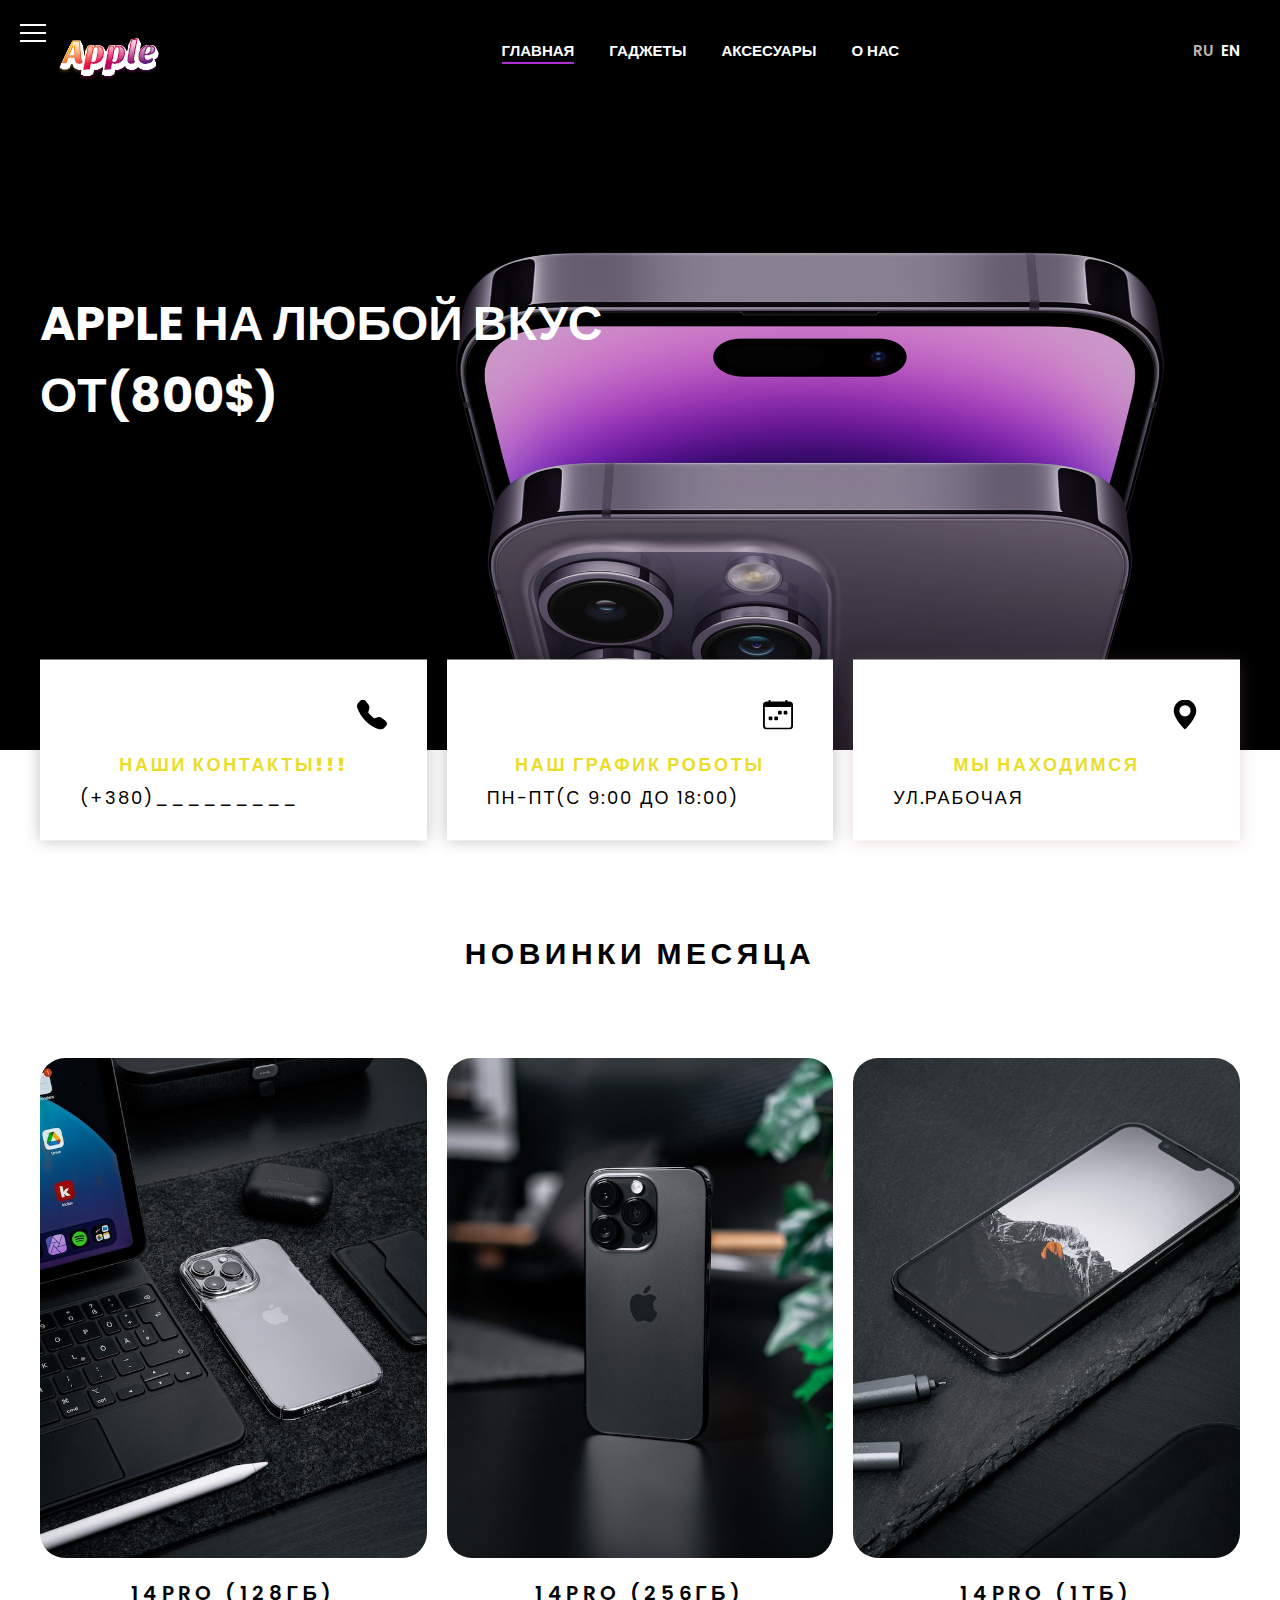
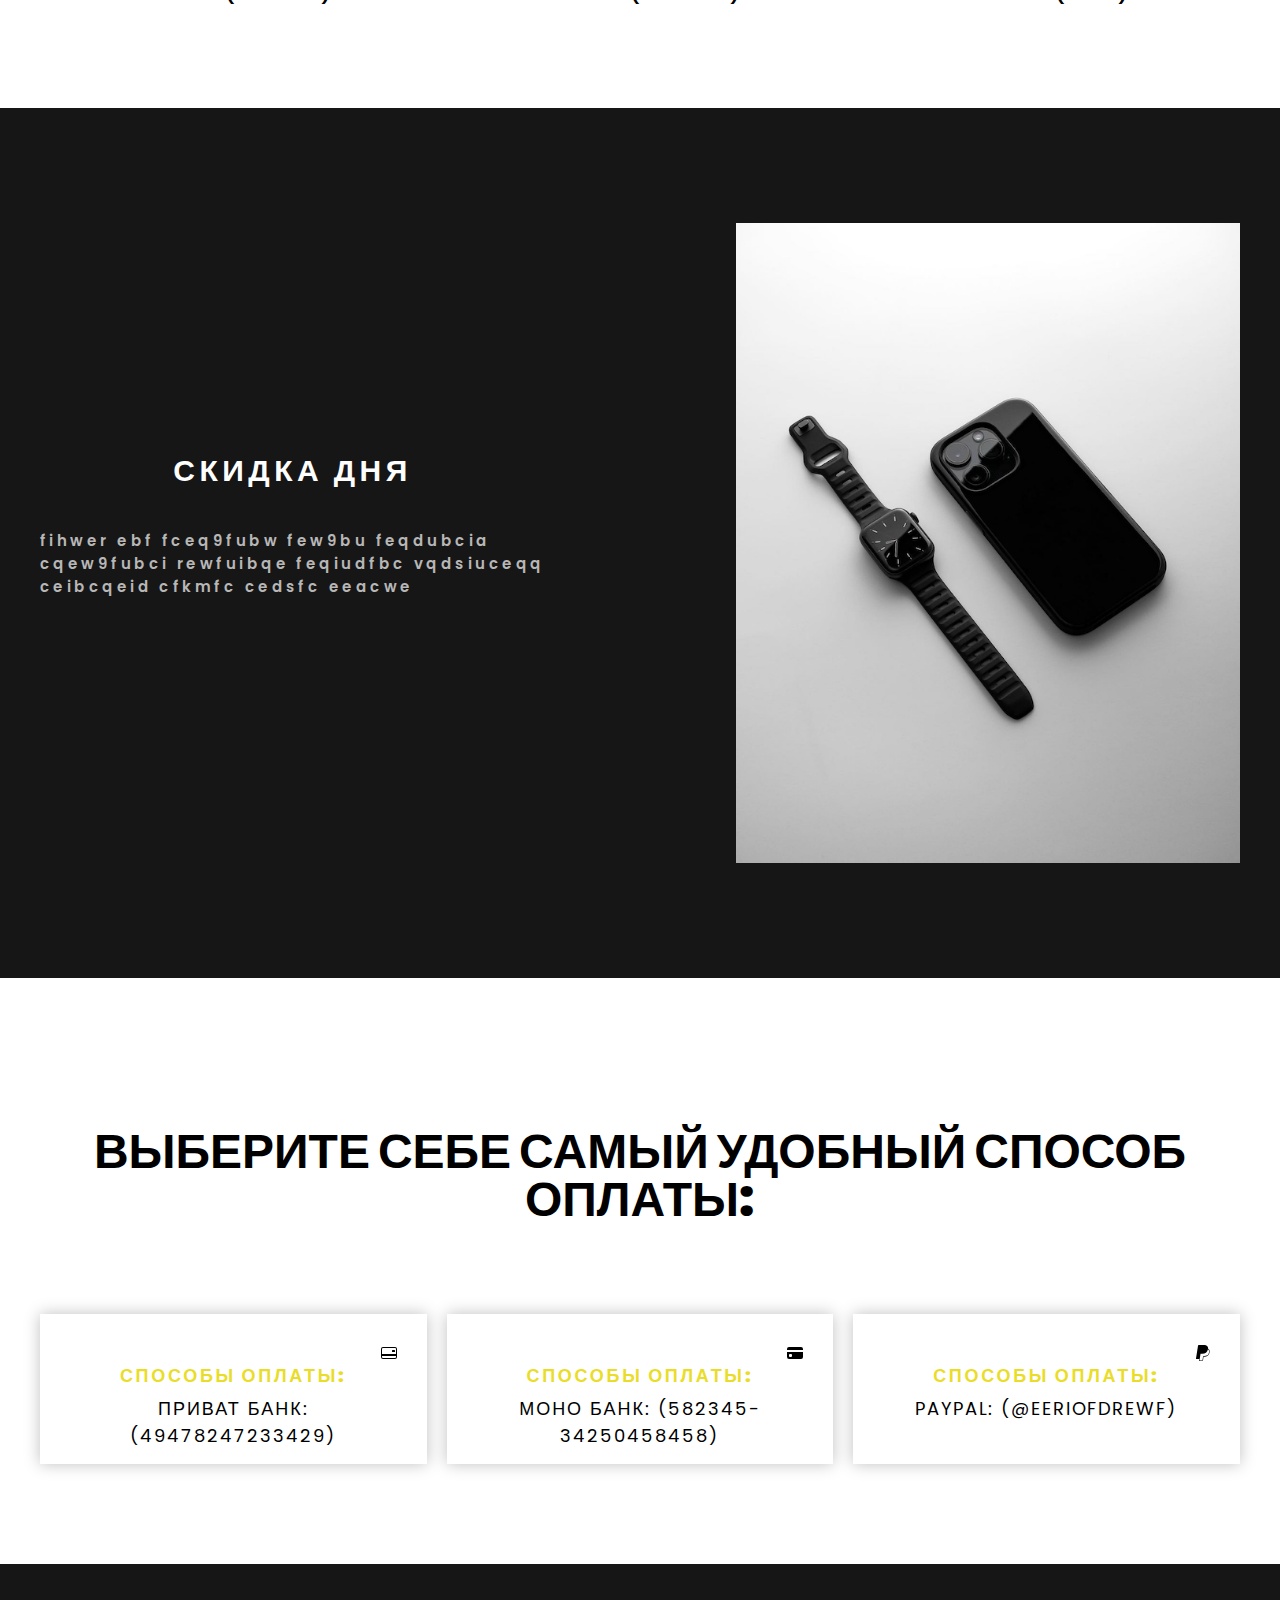
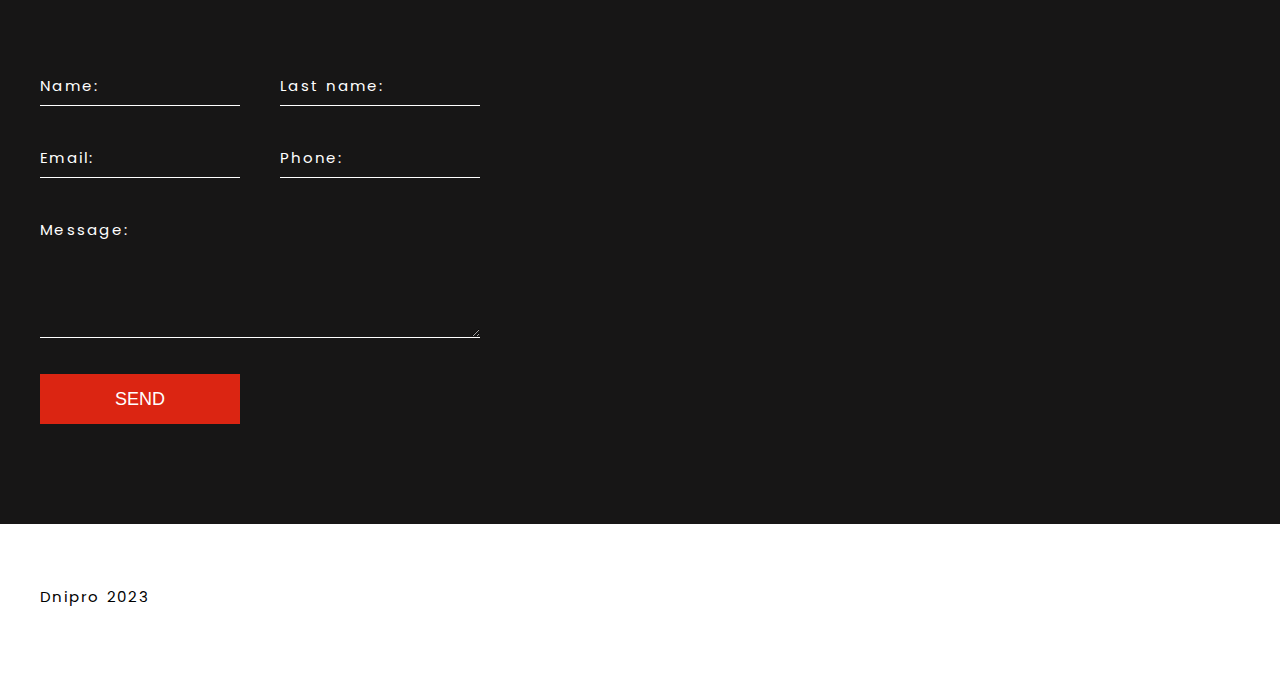
==== index.html @ a319fa55 "Add files via upload" ====
<!DOCTYPE html>
<html lang="en">
  <head>
    <meta charset="UTF-8" />
    <meta http-equiv="X-UA-Compatible" content="IE=edge" />
    <meta name="viewport" content="width=device-width, initial-scale=1.0" />
    <title>Nikita</title>
    <link rel="stylesheet" href="css/main.css" />
    <link rel="stylesheet" href="css/media.css" />
    <link rel="stylesheet" href="" />
    <link rel="shortcut icon" href="/imag/favicon" type="image/x-icon" />
  </head>
  <body>
    <header class="header">
      <div class="container">
        <div class="header__wrapper">
          <div class="header__block">
            <a href="/" class="header__logo">
              <img src="img/Apple.svg" alt="" />
            </a>
          </div>
          <!-- /header__block -->
          <div class="hamburger-menu">
            <input id="menu__toggle" type="checkbox" />
            <label class="menu__btn" for="menu__toggle">
              <span></span>
            </label>
            <ul class="menu__box">
              <nav class="nav">
                <a class="nav__link active" aria-current="page" href="/"
                  >Главная</a
                >
                <a class="nav__link" href="index(1).html">Гаджеты</a>
                <a class="nav__link" href="index(2).html">Аксесуары</a>
                <a class="nav__link" href="index(3).html">О нас</a>
              </nav>
            </ul>
          </div>
          <nav class="nav">
            <a class="nav__link active" aria-current="page" href="/">Главная</a>
            <a class="nav__link" href="index(1).html">Гаджеты</a>
            <a class="nav__link" href="index(2).html">Аксесуары</a>
            <a class="nav__link" href="index(3).html">О нас</a>
          </nav>
          <div class="header__block">
            <div class="header__lng">
              <a href="#" class="header__lng-link">Ru</a>
              <a href="#" class="header__lng-link active">En</a>
            </div>
          </div>
        </div>
        <!-- /header__wrapper -->
      </div>
      <!-- /container -->
    </header>
    <section class="intro" style="background-image: url('img/35.png')">
      <div class="container">
        <div class="intro__content">
          <div class="intro__block">
            <h1 class="intro__title">Apple на любой вкус от(800$)</h1>
            <!-- <a href="#" class="btn"> Обновить </a> -->
          </div>
        </div>
      </div>
    </section>
    <!-- /intro -->

    <!-- info start -->

    <section class="info">
      <div class="container">
        <div class="info__wrapper">
          <div class="info__block">
            <div class="info__item1">
              <div class="info__img">
                <div class="process__item-img">
                  <img src="img/phone.svg" alt="" />
                </div>
              </div>
              <h4 class="info__title">Наши контакты!!!</h4>
              <p class="info__text">(+380)_________</p>
            </div>
          </div>
          <!-- /info__block -->
          <div class="info__block">
            <div class="info__item2">
              <div class="info__img">
                <div class="process__item-img">
                  <img src="img/calendar.svg" alt="" />
                </div>
              </div>
              <h4 class="info__title">Наш график роботы</h4>
              <p class="info__text">ПН-ПТ(с 9:00 до 18:00)</p>
            </div>
          </div>
          <!-- /info__block -->
          <div class="info__block">
            <div class="info__item3">
              <div class="info__img">
                <div class="process__item-img">
                  <img src="img/geo-alt-fill.svg" alt="" />
                </div>
              </div>
              <h4 class="info__title">Мы находимся</h4>
              <p class="info__text">ул.Рабочая</p>
            </div>
          </div>
          <!-- /info__block -->
        </div>
        <!-- /info__wrapper -->
      </div>
      <!-- /container -->
    </section>
    <!-- /info -->

    <section class="section">
      <div class="container">
        <h2 class="block__title">Новинки месяца</h2>
        <a href="#" class="block__link"> </a>

        <div class="wrapper">
          <div class="block">
            <a href="#" class="services__item">
              <div
                class="services__content"
                style="background-image: url(img/34.png)"
              >
                <div class="services__content-item">
                  <div class="services__img">
                    <img src="img/1apple copy.svg" alt="" />
                  </div>
                  <p class="services__text">1300$</p>
                </div>
              </div>
              <h3 class="services__title">14Pro (128Гб)</h3>
            </a>
          </div>
          <!-- /block -->
          <div class="block">
            <a href="#" class="services__item">
              <div
                class="services__content"
                style="background-image: url(img/17.png)"
              >
                <div class="services__content-item">
                  <div class="services__img">
                    <img src="img/1apple copy.svg" alt="" />
                  </div>
                  <p class="services__text">1500$</p>
                </div>
              </div>
              <h3 class="services__title">14Pro (256Гб)</h3>
            </a>
          </div>
          <!-- /block -->
          <div class="block">
            <a href="#" class="services__item">
              <div
                class="services__content"
                style="background-image: url(img/32.png)"
              >
                <div class="services__content-item">
                  <div class="services__img">
                    <img src="img/1apple copy.svg" alt="" />
                  </div>
                  <p class="services__text">1800$</p>
                </div>
              </div>
              <h3 class="services__title">14Pro (1Тб)</h3>
            </a>
          </div>
          <!-- /block -->
        </div>
        <!-- /wrapper -->
      </div>
      <!-- /container -->
    </section>

    <section class="section about">
      <div class="container">
        <div class="about__wrapper">
          <div class="about__block">
            <h2 class="block__title text-white">Скидка дня</h2>
            <p class="about__text">
              fihwer ebf fceq9fubw few9bu feqdubcia cqew9fubci rewfuibqe
              feqiudfbc vqdsiuceqq ceibcqeid cfkmfc cedsfc eeacwe
            </p>
            <!-- <a href="#" class="about__link"> Посмотреть дитальней </a> -->
          </div>
          <!-- /about__block -->

          <img src="img/22.png" alt class="about__img" />
          <!-- <div class="services__content-item">
            <div class="services__img">
              <img src="img/1apple copy.svg" alt="" />
            </div>
            <p class="services__text">1500$</p>
          </div>
        </div>
        <h3 class="services__title">14Pro (256Гб)</h3>
      </a>
    </div> -->
        </div>
        <!-- /about__wrapper -->
      </div>
      <!-- container -->
    </section>

    <section class="section process">
      <div class="container">
        <h2 class="process__title">
          Выберите себе самый удобный способ оплаты:
        </h2>
        <h3 class="process__subtitle"></h3>
        <div class="wrapper">
          <div class="block">
            <div class="process__item">
              <div class="process__item-img">
                <img src="img/credit-card-2-back.svg" alt="" />
              </div>
              <h4 class="info__title">Способы оплаты:</h4>
              <p class="info__text">Приват банк:(49478247233429)</p>
            </div>
          </div>
          <div class="block">
            <div class="process__item">
              <div class="process__item-img">
                <img src="img/credit-card-fill.svg" alt="" />
              </div>
              <h4 class="info__title">Способы оплаты:</h4>
              <p class="info__text">Моно банк: (582345-34250458458)</p>
            </div>
          </div>
          <div class="block">
            <div class="process__item">
              <div class="process__item-img">
                <img src="img/paypal.svg" alt="" />
              </div>
              <h4 class="info__title">Способы оплаты:</h4>
              <p class="info__text">PayPal: (@eeriofDrewf)</p>
            </div>
          </div>
        </div>
      </div>
      <!-- /container -->
    </section>

    <section class="contacts">
      <div class="container">
        <h2 class="block__tile text-white"></h2>

        <form class="contacts__form" action="">
          <div class="form__row">
            <div class="form__group">
              <input type="text" class="input" placeholder="" />
              <label for class="label"> Name: </label>
            </div>
            <div class="form__group">
              <input type="text" class="input" placeholder="" />
              <label for class="label"> Last name: </label>
            </div>
          </div>
          <!-- /from__row -->
          <div class="form__row">
            <div class="form__group">
              <input type="email" class="input" placeholder="" />
              <label for class="label"> Email: </label>
            </div>
            <div class="form__group">
              <input type="tel" class="input" placeholder="" />
              <label for class="label"> Phone: </label>
            </div>
          </div>
          <!-- /from__row -->
          <div class="form__row">
            <div class="form__group">
              <textarea class="textarea" placeholder="" name></textarea>
              <label for class="label"> Message: </label>
            </div>
          </div>
          <!-- /from__row -->
          <button class="btn text-upper" type="submit">SEND</button>
        </form>
        <!-- /contact__form -->
      </div>
      <!-- /container -->
    </section>
    <footer class="footer">
      <div class="container">
        <div class="footer__wrapper">
          <p class="copyright">Dnipro 2023</p>
          <div class="footer__soc">
            <a href="#" class="footer__soc-link">
              <img src="" alt="" />
            </a>
          </div>
        </div>
      </div>
    </footer>
  </body>
</html>
---- css/main.css ----
@import url("https://fonts.googleapis.com/css2?family=Poppins:wght@400;500;600;700;900&display=swap");

*,
*:before,
*:after {
  box-sizing: border-box;
}

body {
  margin: 0;
  font-family: "Poppins", sans-serif;
  font-size: 15px;
}

h1,
h2,
h3,
h4,
h5,
h6 {
  margin: 0;
}

p {
  margin: 0 0 5px;
}

.container {
  max-width: 1230px;
  width: 100%;
  padding: 0 15px;
  margin: 0 auto;
}

.btn {
  min-width: 200px;
  height: 50px;
  padding: 0 15px;
  display: inline-flex;
  align-items: center;
  justify-content: center;
  color: white;
  text-decoration: none;
  font-size: 18px;
  font-weight: 500;
  background-color: #db2512;
  transition: background-color 0.2s ease;
  cursor: pointer;
  outline: 0;
  border: 0;
}

.btn:hover {
  background-color: #b2190b;
}

/* Header start */
.header {
  width: 100%;
  position: absolute;
  top: 0;
  left: 0;
  z-index: 3;
}

.header__wrapper {
  height: 100px;
  display: flex;
  align-items: center;
  justify-content: space-between;
}

.header__block {
  width: 20%;
}

.header__logo {
  display: inline-block;
}

.header__logo img {
  height: 65px;
}

.nav {
  display: flex;
}

.nav__link {
  margin-right: 35px;

  color: rgb(255, 255, 255);
  text-transform: uppercase;
  text-decoration: none;
  font-weight: 600;
  position: relative;
}

.nav__link:after {
  width: 100%;
  height: 2px;
  background-color: rgb(175, 46, 207);
  position: absolute;
  top: 100%;
  left: 0;
  content: "";
  opacity: 0;
  transition: opacity 0.2s ease;
}

.nav__link:last-child {
  margin-right: 0;
}

.nav__link:hover:after {
  opacity: 1;
}

.nav__link.active:after {
  opacity: 1;
}

.header__lng {
  display: flex;
  justify-content: flex-end;
}

.header__lng-link {
  margin-right: 8px;

  font-weight: 600;
  color: #b7b7b7;
  text-transform: uppercase;
  text-decoration: none;
  transition: color 0.2s ease;
}

.header__lng-link:last-child {
  margin-right: 0;
}

.header__lng-link:hover {
  color: #fff;
}

.header__lng-link.active {
  color: #fff;
}

/* Header end */

/*Intro start*/
.intro {
  background-repeat: no-repeat;
  background-size: cover;
  position: relative;
}

.intro:after {
  width: 100%;
  height: 100%;

  position: absolute;
  top: 0;
  left: 0;

  background-color: #000;
  opacity: 0.2;
  content: "";
}

.intro__content {
  height: 750px;
  display: flex;
  align-items: center;
  position: relative;
  z-index: 2;
}

.intro__title {
  max-width: 790px;
  margin-bottom: 30px;
  font-size: 48px;
  font-weight: 700;
  color: white;
  line-height: 1.5;
  text-transform: uppercase;
}

/*Intro end*/

.section {
  margin-bottom: 100px;
}

.section.process {
  padding-top: 50px;
}

/*Info start*/

.info {
  transform: translateY(-50%);
  color: #000;
}

.info__wrapper {
  display: flex;
  margin: 0 -10px;
}

.info__block {
  width: 33.33%;
  padding: 0 10px;
}

.info__item1 {
  padding: 40px 40px 30px;
  height: 100%;
  min-height: 150px;
  background: #ffffff;
  box-shadow: 0 0 15px rgba(0, 0, 0, 0.25);
}

.info__item2 {
  padding: 40px 40px 30px;
  height: 100%;
  min-height: 150px;
  background: #ffffff;
  box-shadow: 0 0 15px rgba(0, 0, 0, 0.25);
}

.info__item3 {
  padding: 40px 40px 30px;
  height: 100%;
  min-height: 150px;
  background: #ffffff;
  box-shadow: 0 0 15px rgba(143, 92, 92, 0.25);
}

.info__item4 {
  padding: 40px 40px 30px;
  height: 100%;
  min-height: 150px;
  background: rgb(0, 0, 0);
  box-shadow: 0 0 15px rgba(0, 0, 0, 0.25);
}

.info__img {
  margin-bottom: 20px;
}

.info__img img {
  height: 30px;
}

.info__title {
  margin-bottom: 10px;
  font-size: 18px;
  font-weight: 900;
  text-transform: uppercase;
  text-align: center;
  line-height: 1;
  letter-spacing: 0.15em;
  color: rgb(234, 221, 41);
}
.info__text {
  text-align: center;
  font-size: 18px;
  color: #000000;
  letter-spacing: 0.1em;
  display: inline;
  list-style: decimal;
  letter-spacing: 0.11em;
  text-transform: uppercase;
}

/*Info end*/

/*block start*/
.block__title {
  margin-bottom: 15px;
  font-size: 30px;
  letter-spacing: 0.15em;
  text-transform: uppercase;
  text-align: center;
}

.block__title.text-white {
  color: #fff;
}

.block__link {
  margin-bottom: 60px;
  display: inline-block;
  letter-spacing: 0.15em;
  color: #000;
  text-transform: uppercase;
}

.block__link:hover {
  text-decoration: none;
}

.wrapper {
  display: flex;
  margin: 0 -10px;
}

.block {
  width: 33.33%;
  padding: 0 10px;
}

.text-upper {
  text-transform: uppercase;
}

/*block end*/

/*services start*/

.services__item {
  text-decoration: none;
}

.services__item:hover .services__content-item {
  opacity: 1;
}

.services__item:hover .services__content:after {
  opacity: 0.7;
}

.services__content {
  height: 500px;
  margin-bottom: 20px;
  background-repeat: no-repeat;
  background-size: cover;
  position: relative;
  border-radius: 25px;
}

.services__content:after {
  width: 100%;
  height: 100%;
  background-color: #000;
  opacity: 0;
  position: absolute;
  top: 0;
  left: 0;
  content: "";
  transition: opacity 0.5s ease;
  border-radius: 25px;
}

.services__content-item {
  position: absolute;
  top: 0;
  left: 0;
  width: 100%;
  height: 100%;
  opacity: 0;
  z-index: 2;
  transition: opacity 0.5s ease;
  border-radius: 25px;
}

.services__img {
  width: 100px;
  height: 100px;
  border-radius: 50%;
  display: flex;
  align-items: center;
  justify-content: center;

  background-color: #db2512;
  position: absolute;
  top: 50%;
  left: 50%;
  transform: translate(-50%, -50%);
}

.services__title {
  font-size: 20px;
  font-weight: 600;
  letter-spacing: 0.23em;
  color: #000;
  text-transform: uppercase;
  text-align: center;
}

.services__text {
  max-width: 270px;
  font-size: 18px;
  font-weight: 600;
  color: #fff;
  letter-spacing: 0.23em;
  position: absolute;
  left: 150px;
  bottom: 20px;
  text-transform: uppercase;
  text-align: center;
}

/*services end*/

/*about start*/
.about {
  padding: 115px 0;
  background-color: #171616;
}

.about__wrapper {
  display: flex;
  align-items: center;
  justify-content: space-between;
}

.about__block {
  max-width: 505px;
}

.about__text {
  margin: 35px 0 40px;
  font-weight: 600;
  color: #b7b7b7;
  letter-spacing: 0.23em;
}

.about__link {
  color: #fff;
  font-size: 18px;
  font-weight: 500;
  letter-spacing: 0.15em;
  text-transform: uppercase;
}

.about__link:hover {
  text-decoration: none;
}

.about__img {
  height: 640px;
}

/*about end*/

/*process start*/
.process__title {
  margin-bottom: 50px;
  font-size: 48px;
  font-weight: 900;
  text-transform: uppercase;
  text-align: center;
  line-height: 1;
}

.process__subtitle {
  margin-bottom: 90px;
  font-size: 40px;
  font-weight: 600;
  text-transform: uppercase;
  letter-spacing: 0.15em;
  text-align: center;
}

.process__item {
  padding: 30px 30px 15px;
  height: 100%;
  min-height: 150px;
  background: #ffffff;
  box-shadow: 0 0 15px rgba(0, 0, 0, 0.25);
  text-align: center;
}
.process__item-img {
  text-align: right;
}
/*process end*/

/*contacts start*/
.contacts {
  padding: 100px 0;
  background-color: #171616;
}

.contacts .block__title {
  margin-bottom: 40px;
}

.contacts__form {
  max-width: 440px;
}

.form__row {
  margin: 0 -20px;
  display: flex;
}

.form__group {
  margin-bottom: 30px;
  padding: 0 20px;
  flex: 1;
  position: relative;
}

.input {
  width: 100%;
  padding: 9px 0;
  outline: 0;
  border: 0;
  color: #fff;
  font-family: inherit;
  font-size: 15px;
  border-bottom: 1px solid #fff;
  background-color: transparent;
}

.input:focus + .label {
  transform: translateY(-15px);
  font-size: 12px;
}

.input:not(:placeholder-shown) + .label {
  transform: translateY(-15px);
  font-size: 12px;
}

.label {
  letter-spacing: 0.15em;
  color: #fff;
  position: absolute;
  top: 10px;
  left: 20px;
  pointer-events: none;
  transition: all 0.2s ease;
}

.textarea {
  min-height: 130px;
  width: 100%;
  padding: 9px 0;
  resize: vertical;
  outline: 0;
  border: 0;
  color: #fff;
  font-family: inherit;
  font-size: 15px;
  border-bottom: 1px solid #fff;
  background-color: transparent;
}

.textarea:focus + .label {
  transform: translateY(-15px);
  font-size: 12px;
}

.textarea:not(:placeholder-shown) + .label {
  transform: translateY(-15px);
  font-size: 12px;
}

/*contacts end*/

/*footer start*/
.footer {
}

.footer__wrapper {
  height: 150px;
  display: flex;
  align-items: center;
  justify-content: space-between;
}

.copyright {
  letter-spacing: 0.15em;
}

.footer__soc {
  display: flex;
}

.footer__soc-link {
  margin-right: 20px;
  text-decoration: none;
}

.footer__soc-link:last-child {
  margin-right: 0;
}

.footer__soc-link img {
  height: 25px;
}
/*footer end*/

/* скрываем чекбокс */
#menu__toggle {
  opacity: 0;
}
/* стилизуем кнопку */
.menu__btn {
  display: flex; /* используем flex для центрирования содержимого */
  align-items: center; /* центрируем содержимое кнопки */
  position: fixed;
  top: 20px;
  left: 20px;
  width: 26px;
  height: 26px;
  cursor: pointer;
  z-index: 1;
}
/* добавляем "гамбургер" */
.menu__btn > span,
.menu__btn > span::before,
.menu__btn > span::after {
  display: block;
  position: absolute;
  width: 100%;
  height: 2px;
  background-color: #ffffff;
}
.menu__btn > span::before {
  content: "";
  top: -8px;
}
.menu__btn > span::after {
  content: "";
  top: 8px;
}
/* контейнер меню */
.menu__box {
  display: block;
  position: fixed;
  visibility: hidden;
  top: 0;
  left: -100%;
  width: 500px;
  height: 10%;
  margin: 0;
  padding: 80px 0;
  list-style: none;
  text-align: center;
  background-color: #000000;
  box-shadow: 1px 0px 6px rgba(0, 0, 0, 0.2);
}
/* элементы меню */
.menu__item {
  display: block;
  padding: 12px 24px;
  color: #333;
  font-family: "Roboto", sans-serif;
  font-size: 20px;
  font-weight: 600;
  text-decoration: none;
}
.menu__item:hover {
  background-color: #ffffff;
}

#menu__toggle:checked ~ .menu__btn > span {
  transform: rotate(45deg);
}
#menu__toggle:checked ~ .menu__btn > span::before {
  top: 0;
  transform: rotate(0);
}
#menu__toggle:checked ~ .menu__btn > span::after {
  top: 0;
  transform: rotate(90deg);
}
#menu__toggle:checked ~ .menu__box {
  visibility: visible;
  left: 0;
}
.menu__btn > span,
.menu__btn > span::before,
.menu__btn > span::after {
  transition-duration: 0.25s;
}
.menu__box {
  transition-duration: 0.25s;
}
.menu__item {
  transition-duration: 0.25s;
}
---- css/media.css ----
@media (max-width: 1260px) {
  .info__item {
    padding: 30px;
  }

  .info__title {
    font-size: 16px;
  }

  .info__text {
    font-size: 14px;
  }
}

@media (max-width: 1080px) {
  .info__title {
    letter-spacing: unset;
  }

  .about__block {
    padding-right: 30px;
  }

  .services__content {
    height: 400px;
  }
}

@media (max-width: 992px) {
  .section {
    margin-bottom: 30px;
  }

  .header__logo img {
    height: 55px;
  }

  .intro__content {
    height: 530px;
    justify-content: center;
  }

  .intro__block {
    text-align: center;
  }

  .intro__title {
    font-size: 34px;
  }

  .info__item {
    padding: 20px;
  }

  .services__content {
    height: 300px;
  }

  .services__content-item {
    display: none;
  }

  .services__content:after {
    display: none;
  }

  .about {
    padding: 30px 0;
  }

  .contacts {
    padding: 30px 0;
  }

  .about__wrapper {
    flex-direction: column;
  }

  .about__block {
    padding-right: 0;
    margin-bottom: 30px;
  }

  .about__img {
    height: auto;
    max-width: 100%;
  }

  .about__text {
    margin: 20px 0 30px;
    text-align: justify;
  }

  .about__link {
    font-size: 14px;
  }

  .section.process {
    padding-top: 0;
  }

  .process__title {
    margin-bottom: 10px;
    font-size: 100px;
  }

  .process__subtitle {
    margin-bottom: 30px;
  }

  .process__item {
    text-align: center;
    min-height: auto;
    padding: 20px 20px 12px;
  }
}

@media (max-width: 850px) {
  .info {
    transform: translateY(-75px);
    margin-bottom: -40px;
  }

  .wrapper {
    flex-wrap: wrap;
  }

  .block {
    width: 100%;
    margin-bottom: 20px;
  }

  .block__title {
    text-align: center;
  }

  .info__item {
    text-align: center;
  }

  .block__link {
    display: flex;
    justify-content: center;
  }

  .services__content {
    height: 450px;
    background-position: center;
  }

  .contacts__form {
    margin: 0 auto;
  }
}

@media (max-width: 768px) {
  .nav {
    display: none;
  }
}

@media (max-width: 560px) {
  .header__logo img {
    height: 15px;
  }

  .services__content {
    height: 310px;
  }

  .process__title {
    font-size: 22px;
  }

  .process__subtitle {
    font-size: 25px;
  }

  .footer__wrapper {
    height: auto;
    padding: 10px 0;
    flex-direction: column;
  }

  .copyright {
    margin-bottom: 10px;
  }

  .form__row {
    margin: 0 -10px;
    flex-direction: column;
  }

  .form__group {
    padding: 0 10px;
  }
}

@media (max-width: 460px) {
  .intro__title {
    font-size: 6px;
  }

  .block__title {
    font-size: 14px;
  }

  .process__title {
    font-size: 10px;
  }

  .process__subtitle {
    font-size: 8px;
  }

  .copyright {
    text-align: center;
  }
}
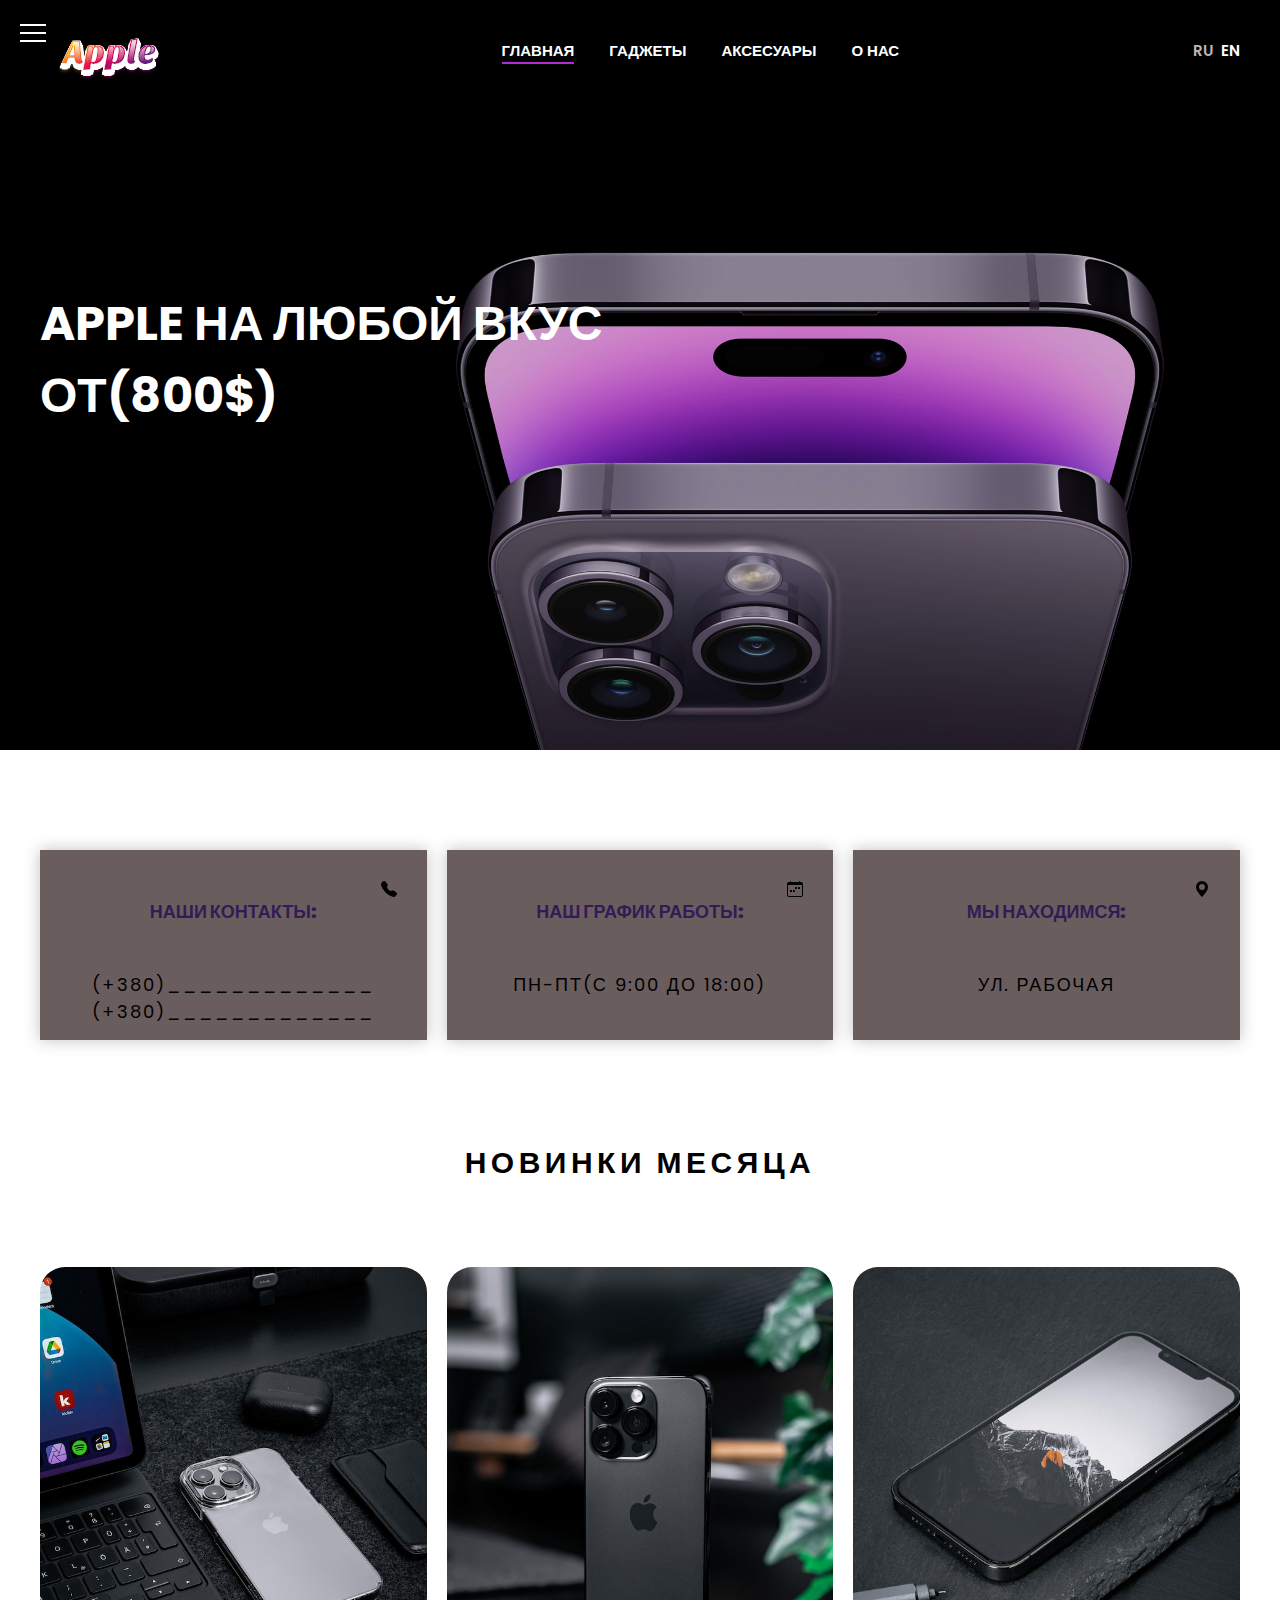
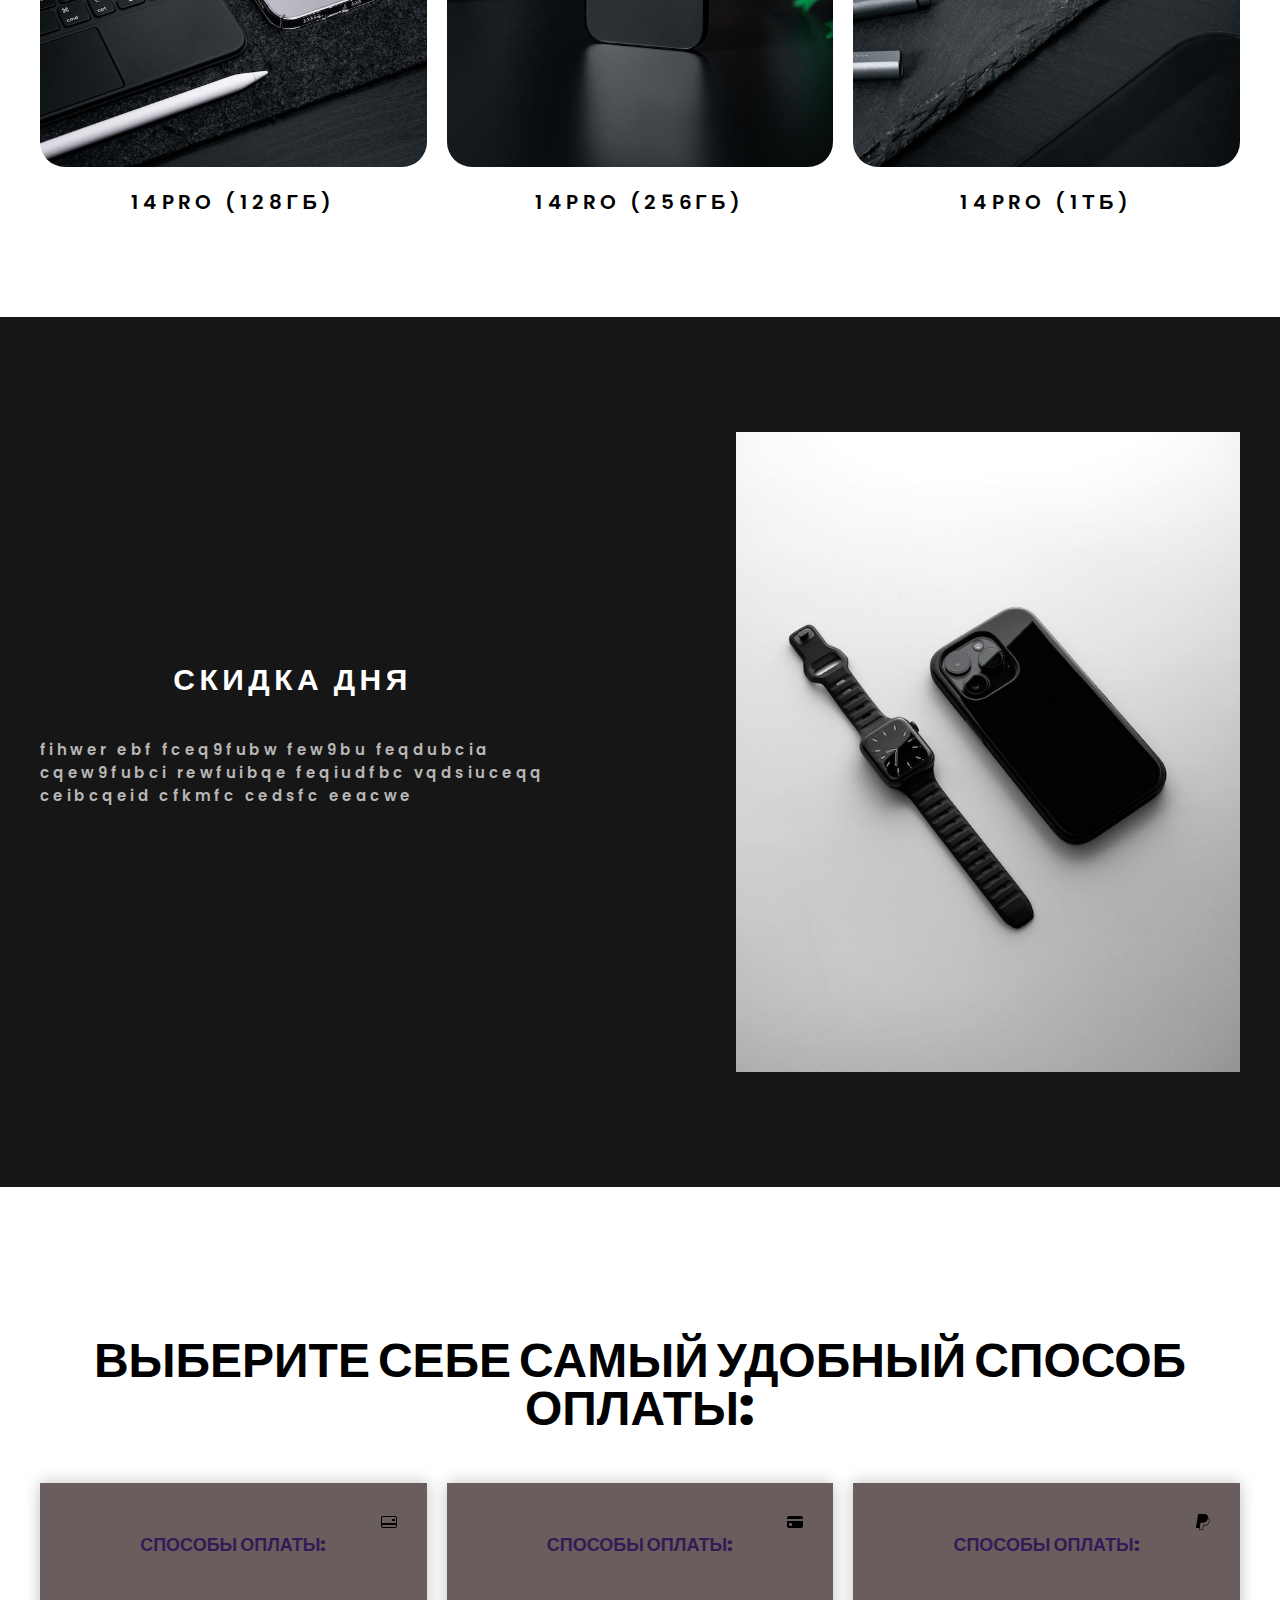
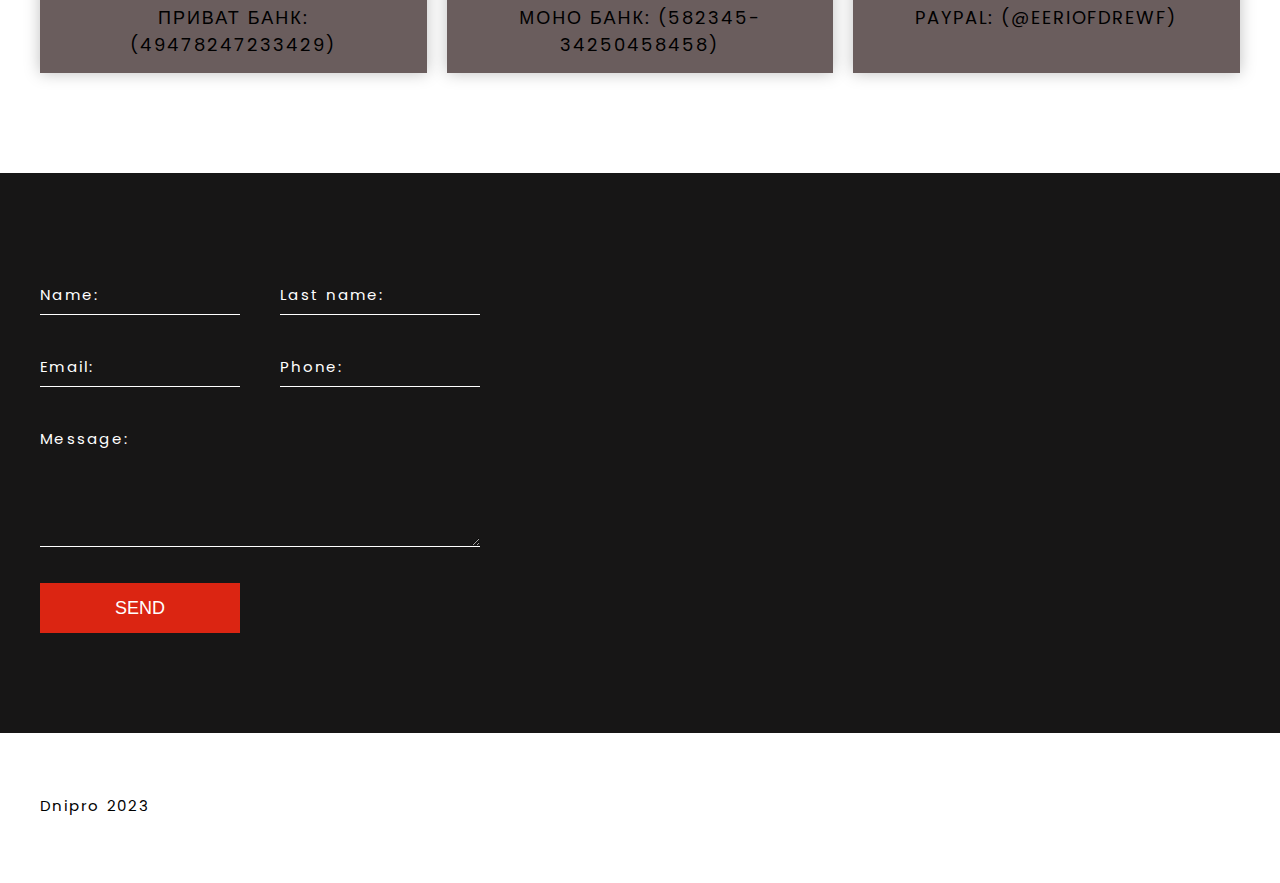
==== commit 5938f635: "Add files via upload" ====
--- a/index.html
+++ b/index.html
@@ -67,47 +67,38 @@
 
     <!-- info start -->
 
-    <section class="info">
-      <div class="container">
-        <div class="info__wrapper">
-          <div class="info__block">
-            <div class="info__item1">
-              <div class="info__img">
-                <div class="process__item-img">
-                  <img src="img/phone.svg" alt="" />
-                </div>
-              </div>
-              <h4 class="info__title">Наши контакты!!!</h4>
-              <p class="info__text">(+380)_________</p>
-            </div>
-          </div>
-          <!-- /info__block -->
-          <div class="info__block">
-            <div class="info__item2">
-              <div class="info__img">
-                <div class="process__item-img">
-                  <img src="img/calendar.svg" alt="" />
-                </div>
-              </div>
-              <h4 class="info__title">Наш график роботы</h4>
-              <p class="info__text">ПН-ПТ(с 9:00 до 18:00)</p>
-            </div>
-          </div>
-          <!-- /info__block -->
-          <div class="info__block">
-            <div class="info__item3">
-              <div class="info__img">
-                <div class="process__item-img">
-                  <img src="img/geo-alt-fill.svg" alt="" />
-                </div>
-              </div>
-              <h4 class="info__title">Мы находимся</h4>
-              <p class="info__text">ул.Рабочая</p>
-            </div>
-          </div>
-          <!-- /info__block -->
-        </div>
-        <!-- /info__wrapper -->
+    <section class="section process">
+      <div class="container">
+        <h2 class="process__title"></h2>
+        <div class="wrapper">
+          <div class="block">
+            <div class="process__item">
+              <div class="process__item-img">
+                <img src="img/phone.svg" alt="" />
+              </div>
+              <h4 class="info__title">Наши контакты:</h4>
+              <p class="info__text">(+380)_____________ (+380)_____________</p>
+            </div>
+          </div>
+          <div class="block">
+            <div class="process__item">
+              <div class="process__item-img">
+                <img src="img/calendar.svg" alt="" />
+              </div>
+              <h4 class="info__title">Наш график работы:</h4>
+              <p class="info__text">ПН-ПТ(С 9:00 ДО 18:00)</p>
+            </div>
+          </div>
+          <div class="block">
+            <div class="process__item">
+              <div class="process__item-img">
+                <img src="img/geo-alt-fill.svg" alt="" />
+              </div>
+              <h4 class="info__title">Мы находимся:</h4>
+              <p class="info__text">УЛ. Рабочая</p>
+            </div>
+          </div>
+        </div>
       </div>
       <!-- /container -->
     </section>
@@ -211,7 +202,6 @@
         <h2 class="process__title">
           Выберите себе самый удобный способ оплаты:
         </h2>
-        <h3 class="process__subtitle"></h3>
         <div class="wrapper">
           <div class="block">
             <div class="process__item">
--- a/css/main.css
+++ b/css/main.css
@@ -200,8 +200,7 @@
 /*Info start*/
 
 .info {
-  transform: translateY(-50%);
-  color: #000;
+  padding-top: 50px;
 }
 
 .info__wrapper {
@@ -214,55 +213,18 @@
   padding: 0 10px;
 }
 
-.info__item1 {
-  padding: 40px 40px 30px;
-  height: 100%;
-  min-height: 150px;
-  background: #ffffff;
-  box-shadow: 0 0 15px rgba(0, 0, 0, 0.25);
-}
-
-.info__item2 {
-  padding: 40px 40px 30px;
-  height: 100%;
-  min-height: 150px;
-  background: #ffffff;
-  box-shadow: 0 0 15px rgba(0, 0, 0, 0.25);
-}
-
-.info__item3 {
-  padding: 40px 40px 30px;
-  height: 100%;
-  min-height: 150px;
-  background: #ffffff;
-  box-shadow: 0 0 15px rgba(143, 92, 92, 0.25);
-}
-
-.info__item4 {
-  padding: 40px 40px 30px;
-  height: 100%;
-  min-height: 150px;
-  background: rgb(0, 0, 0);
-  box-shadow: 0 0 15px rgba(0, 0, 0, 0.25);
-}
-
-.info__img {
-  margin-bottom: 20px;
-}
-
 .info__img img {
-  height: 30px;
+  text-align: right;
 }
 
 .info__title {
-  margin-bottom: 10px;
+  margin-bottom: 50px;
   font-size: 18px;
   font-weight: 900;
   text-transform: uppercase;
   text-align: center;
   line-height: 1;
-  letter-spacing: 0.15em;
-  color: rgb(234, 221, 41);
+  color: rgb(50, 27, 86);
 }
 .info__text {
   text-align: center;
@@ -456,20 +418,20 @@
   line-height: 1;
 }
 
-.process__subtitle {
+/* .process__subtitle {
   margin-bottom: 90px;
   font-size: 40px;
   font-weight: 600;
   text-transform: uppercase;
   letter-spacing: 0.15em;
   text-align: center;
-}
+} */
 
 .process__item {
   padding: 30px 30px 15px;
   height: 100%;
   min-height: 150px;
-  background: #ffffff;
+  background: #6a5d5d;
   box-shadow: 0 0 15px rgba(0, 0, 0, 0.25);
   text-align: center;
 }
